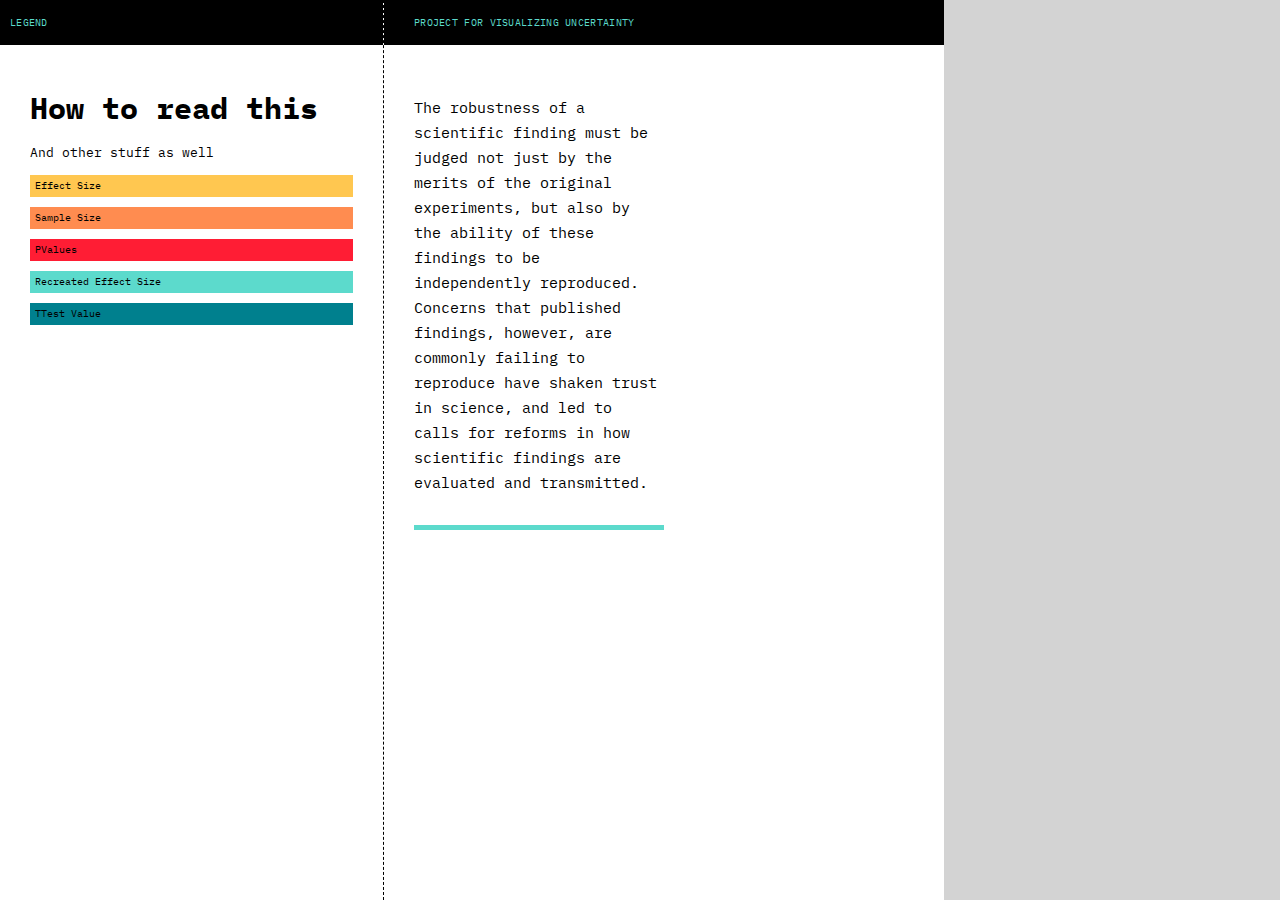
==== index2.html @ 44e9d110 "keys" ====
<html>
    <head>
        <title>Reproduction project</title>
        <link href="https://fonts.googleapis.com/css?family=IBM+Plex+Mono:400,400i,700,700i" rel="stylesheet">
        <script src = "assets/stickyfill.min.js"></script>
        <script src="https://d3js.org/d3.v4.min.js"></script>
        <link rel = "stylesheet" href="style2.css">
    </head>
    <body>
    <div id="left" class="column">
        <div class="top-left">Legend</div>
        <div class="bottom">
            <div class="keys">
                <h1>How to read this</h1>
                <small>And other stuff as well</small>
                
                <p id='e'>Effect Size</p>
                <p id='s'>Sample Size</p>
                <p id='p'>PValues</p>
                <p id='r'>Recreated Effect Size</p>
                <p id='t'>TTest Value</p>
                
            </div>
        </div>
    </div>
    <div id="right" class="column">
        <div class="top-right">Project for Visualizing Uncertainty</div>
        <div class="bottom">
            <div class="int">The robustness of a scientific finding must be judged not just by the merits of the original experiments, but also by the ability of these findings to be independently reproduced. Concerns that published findings, however, are commonly failing to reproduce have shaken trust in science, and led to calls for reforms in how scientific findings are evaluated and transmitted.</div>
            <div class='viz'>
            </div>
        </div>
    </div>
</body>
<script type="text/javascript" src="sketch.js"></script>
</html>
---- style2.css ----
* {
    box-sizing: border-box;
}

html {
    height: 100%;
    font-family: 'Ibm Plex Mono';
    font-size: 15px;
    line-height: 25px;
}

body {
    height: 100%;   
    overflow: hidden;  /*makes the body non-scrollable (we will add scrolling to the sidebar and main content containers)*/
    margin: 0px;  /*removes default style*/
    display: flex;  /*enables flex content for its children*/
    box-sizing: border-box;
    background-color: lightgrey;
}

.column {
    height: 100%;  /*allows both columns to span the full height of the browser window*/
    display: flex;
    flex-direction: column;  /*places the left and right headers above the bottom content*/
    background-color: white;
}

#left {
    width: 30%;  /*makes sure that content is not cut off in a smaller browser window*/
    border-right: 1px dashed black;
    
}
#right {
    background-color: white;
}

.keys{
    flex-direction: column;
    
}

#e{
    font-size: 10px;
    line-height: 12px;
    padding: 5px;
    background-color: rgb(255, 199, 80);
}
#s{
    font-size: 10px;
    line-height: 12px;
    padding: 5px;
    background-color: rgb(255, 140, 80);
}
#p{
    font-size: 10px;
    line-height: 12px;
    padding: 5px;
    background-color: rgb(255, 29, 52);
}
#r{
    font-size: 10px;
    line-height: 12px;
    padding: 5px;
    background-color: rgb(92, 218, 204);
}
#t{
    font-size: 10px;
    line-height: 12px;
    padding: 5px;
    background-color: rgb(0, 128, 142);
}


.int{
    padding-top: 20px;
    padding-bottom: 30px;
    width: 50%;
    max-width: 500px;
    border-bottom: 5px solid rgb(92, 218, 204); 
    
}

.top-left {
    font-size: 10px;
    text-transform: uppercase;
    letter-spacing: 0.3px;
    flex-shink: 0;
    background-color: black;
    color: rgb(92, 218, 204);
    padding: 10px 10px 10px 10px ;
}

.top-right {
    font-size: 10px;
    text-transform: uppercase;
    letter-spacing: 0.3px;
    flex-shrink: 0;
    display: inline-flex;
    color: rgb(92, 218, 204);
    background-color: black;
    padding: 10px 10px 10px 30px;
}

.bottom {
    padding: 30px;
    flex-grow: 1;  /*ensures that the container will take up the full height of the parent container*/
    overflow-y: auto;  /*adds scroll to this container*/
}

.title{
    font-size: 16px;
    line-height: 18px;
    text-transform: uppercase;
    padding: 30px 0px;
    border-bottom: 1px solid rgb(92, 218, 204);
}

svg.box{
    margin-top: 20px;
}
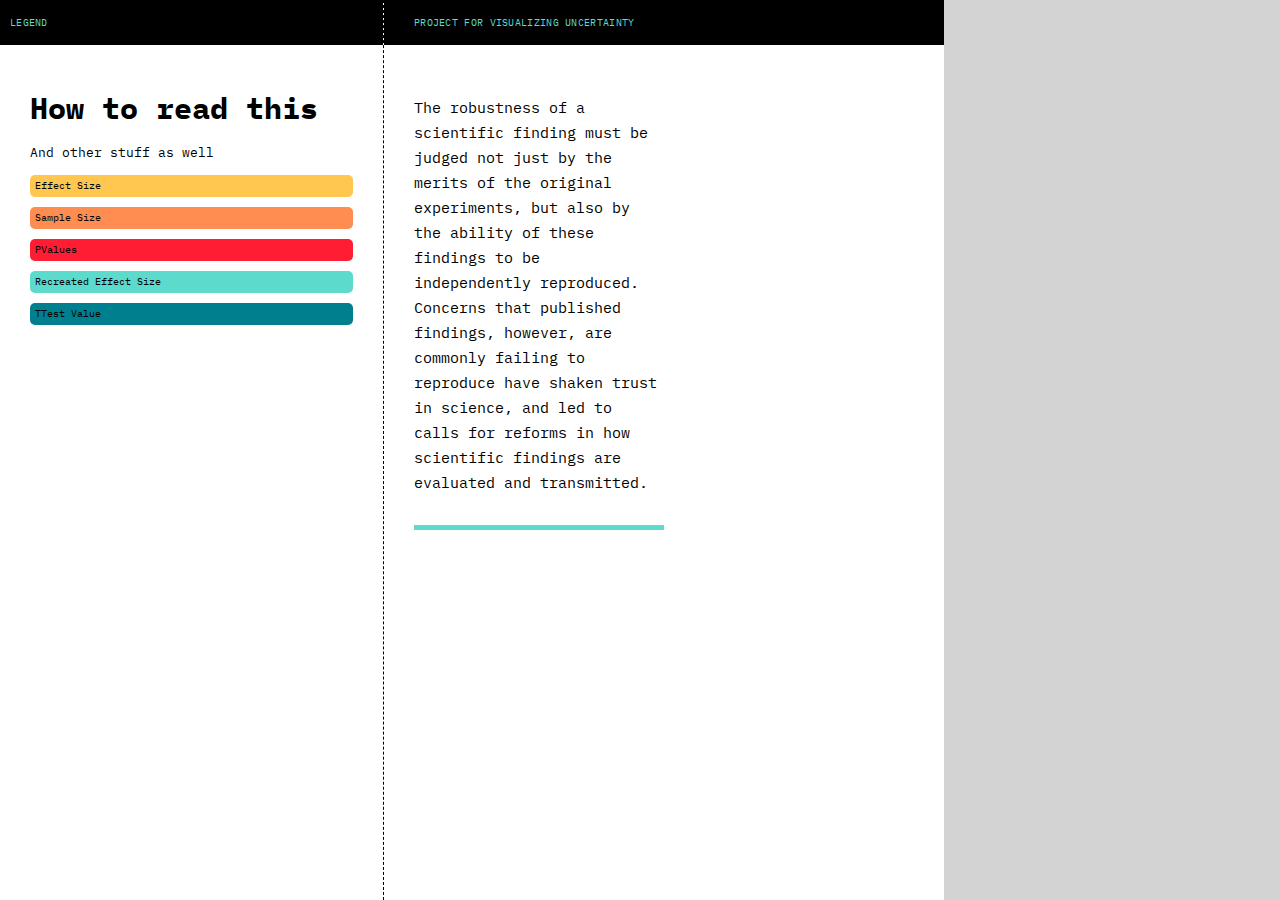
==== commit 62437d92: "axis" ====
--- a/index2.html
+++ b/index2.html
@@ -7,6 +7,13 @@
         <link rel = "stylesheet" href="style2.css">
     </head>
     <body>
+        <!--<div class='formspot'>-->
+        <!--    <form method="POST" action="https://formspree.io/flaviopessoa@gmail.com">-->
+        <!--    <input type="email" name="email" placeholder="Your email">-->
+        <!--    <textarea name="message" placeholder="Your message"></textarea>-->
+        <!--    <button type="submit">Send</button>-->
+        <!--    </form>-->
+        <!--</div>-->
     <div id="left" class="column">
         <div class="top-left">Legend</div>
         <div class="bottom">
--- a/style2.css
+++ b/style2.css
@@ -40,30 +40,35 @@
 }
 
 #e{
+    border-radius: 5px;
     font-size: 10px;
     line-height: 12px;
     padding: 5px;
     background-color: rgb(255, 199, 80);
 }
 #s{
+    border-radius: 5px;
     font-size: 10px;
     line-height: 12px;
     padding: 5px;
     background-color: rgb(255, 140, 80);
 }
 #p{
+    border-radius: 5px;
     font-size: 10px;
     line-height: 12px;
     padding: 5px;
     background-color: rgb(255, 29, 52);
 }
 #r{
+    border-radius: 5px;
     font-size: 10px;
     line-height: 12px;
     padding: 5px;
     background-color: rgb(92, 218, 204);
 }
 #t{
+    border-radius: 5px;
     font-size: 10px;
     line-height: 12px;
     padding: 5px;
